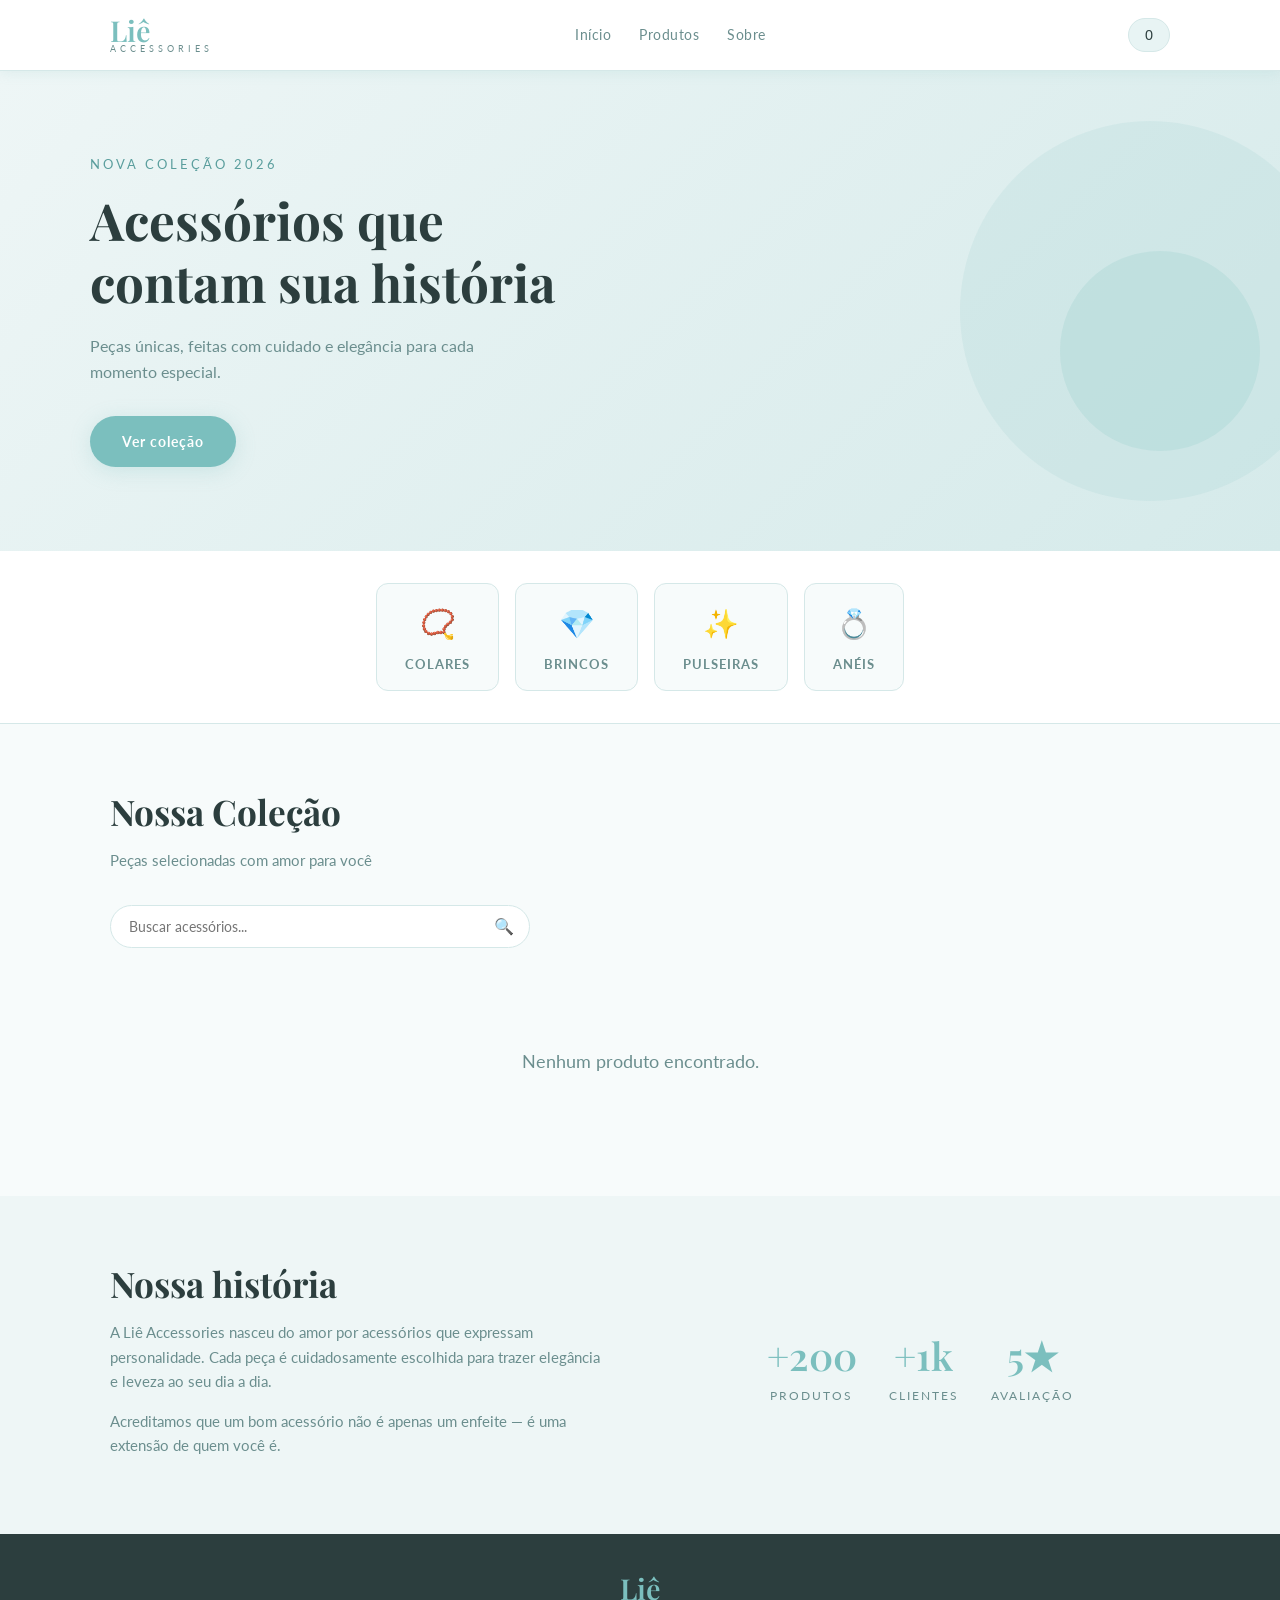
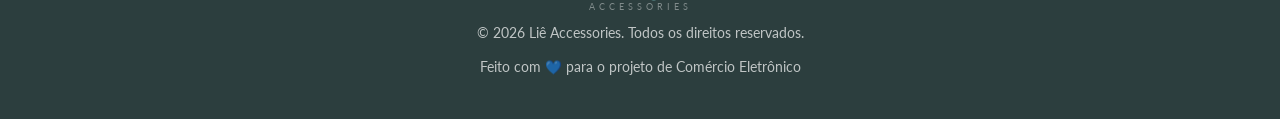
==== index.html @ 939741e9 "primeiro commit - estrutura do PWA Liê Accessories" ====
<!DOCTYPE html>
<html lang="pt-BR">
<head>
  <meta charset="UTF-8" />
  <meta name="viewport" content="width=device-width, initial-scale=1.0" />
  <meta name="theme-color" content="#7BBFBE" />
  <meta name="description" content="Liê Accessories - Acessórios elegantes e sustentáveis" />

  <!-- PWA -->
  <link rel="manifest" href="manifest.json" />
  <link rel="apple-touch-icon" href="icons/icon-192.png" />

  <!-- Fonte elegante -->
  <link href="https://fonts.googleapis.com/css2?family=Playfair+Display:wght@400;600&family=Lato:wght@300;400;700&display=swap" rel="stylesheet" />

  <link rel="stylesheet" href="css/style.css" />
  <title>Liê Accessories</title>
</head>
<body>

  <!-- CABEÇALHO -->
  <header class="cabecalho">
    <div class="cabecalho-conteudo">
      <div class="logo">
        <span class="logo-texto">Liê</span>
        <span class="logo-sub">ACCESSORIES</span>
      </div>
      <nav class="menu">
        <a href="#inicio" class="menu-link">Início</a>
        <a href="#produtos" class="menu-link">Produtos</a>
        <a href="#sobre" class="menu-link">Sobre</a>
      </nav>
      <div class="cabecalho-acoes">
        <button class="btn-carrinho" onclick="abrirCarrinho()">
           <span id="quantidade-carrinho">0</span>
        </button>
      </div>
    </div>
  </header>

  <!-- BANNER PRINCIPAL -->
  <section class="banner" id="inicio">
    <div class="banner-conteudo">
      <p class="banner-eyebrow">Nova coleção 2026</p>
      <h1 class="banner-titulo">Acessórios que<br/>contam sua história</h1>
      <p class="banner-descricao">Peças únicas, feitas com cuidado e elegância para cada momento especial.</p>
      <a href="#produtos" class="btn-principal">Ver coleção</a>
    </div>
    <div class="banner-decoracao">
      <div class="circulo-grande"></div>
      <div class="circulo-pequeno"></div>
    </div>
  </section>

  <!-- CATEGORIAS -->
  <section class="categorias">
    <div class="container">
      <div class="categoria-card" onclick="filtrarCategoria('colares')">
        <span class="categoria-icone">📿</span>
        <span class="categoria-nome">Colares</span>
      </div>
      <div class="categoria-card" onclick="filtrarCategoria('brincos')">
        <span class="categoria-icone">💎</span>
        <span class="categoria-nome">Brincos</span>
      </div>
      <div class="categoria-card" onclick="filtrarCategoria('pulseiras')">
        <span class="categoria-icone">✨</span>
        <span class="categoria-nome">Pulseiras</span>
      </div>
      <div class="categoria-card" onclick="filtrarCategoria('aneis')">
        <span class="categoria-icone">💍</span>
        <span class="categoria-nome">Anéis</span>
      </div>
    </div>
  </section>

  <!-- PRODUTOS -->
  <section class="secao-produtos" id="produtos">
    <div class="container">
      <h2 class="secao-titulo">Nossa Coleção</h2>
      <p class="secao-subtitulo">Peças selecionadas com amor para você</p>

      <!-- Barra de busca -->
      <div class="barra-busca">
        <input type="text" id="campo-busca" placeholder="Buscar acessórios..." oninput="buscarProdutos()" />
        <span class="icone-busca">🔍</span>
      </div>

      <!-- Status de carregamento -->
      <div id="status-carregamento" class="status-carregamento">
        <div class="spinner"></div>
        <p>Carregando produtos...</p>
      </div>

      <!-- Grade de produtos -->
      <div class="grade-produtos" id="grade-produtos"></div>

      <!-- Mensagem sem produtos -->
      <div id="sem-produtos" class="sem-produtos" style="display:none;">
        <p> Nenhum produto encontrado.</p>
      </div>
    </div>
  </section>

  <!-- SOBRE -->
  <section class="secao-sobre" id="sobre">
    <div class="container sobre-conteudo">
      <div class="sobre-texto">
        <h2 class="secao-titulo">Nossa história</h2>
        <p>A Liê Accessories nasceu do amor por acessórios que expressam personalidade. Cada peça é cuidadosamente escolhida para trazer elegância e leveza ao seu dia a dia.</p>
        <p>Acreditamos que um bom acessório não é apenas um enfeite — é uma extensão de quem você é.</p>
      </div>
      <div class="sobre-numeros">
        <div class="numero-item">
          <span class="numero">+200</span>
          <span class="numero-label">Produtos</span>
        </div>
        <div class="numero-item">
          <span class="numero">+1k</span>
          <span class="numero-label">Clientes</span>
        </div>
        <div class="numero-item">
          <span class="numero">5★</span>
          <span class="numero-label">Avaliação</span>
        </div>
      </div>
    </div>
  </section>

  <!-- CARRINHO (painel lateral) -->
  <div class="overlay-carrinho" id="overlay-carrinho" onclick="fecharCarrinho()"></div>
  <div class="painel-carrinho" id="painel-carrinho">
    <div class="carrinho-cabecalho">
      <h3>Meu carrinho </h3>
      <button class="btn-fechar" onclick="fecharCarrinho()">✕</button>
    </div>
    <div class="carrinho-itens" id="carrinho-itens">
      <p class="carrinho-vazio">Seu carrinho está vazio.</p>
    </div>
    <div class="carrinho-rodape">
      <div class="carrinho-total">
        <span>Total:</span>
        <span id="total-carrinho">R$ 0,00</span>
      </div>
      <button class="btn-finalizar" onclick="finalizarCompra()">Finalizar compra</button>
    </div>
  </div>

  <!-- MODAL DE PRODUTO -->
  <div class="overlay-modal" id="overlay-modal" onclick="fecharModal()"></div>
  <div class="modal-produto" id="modal-produto">
    <button class="btn-fechar" onclick="fecharModal()">✕</button>
    <div id="modal-conteudo"></div>
  </div>

  <!-- RODAPÉ -->
  <footer class="rodape">
    <div class="container">
      <div class="logo">
        <span class="logo-texto">Liê</span>
        <span class="logo-sub">ACCESSORIES</span>
      </div>
      <p class="rodape-texto">© 2026 Liê Accessories. Todos os direitos reservados.</p>
      <p class="rodape-texto">Feito com 💙 para o projeto de Comércio Eletrônico</p>
    </div>
  </footer>

  <!-- AVISO OFFLINE -->
  <div class="aviso-offline" id="aviso-offline">
     Você está sem internet. Alguns produtos podem não carregar.
  </div>

  <!-- BOTÃO INSTALAR APP -->
  <button class="btn-instalar" id="btn-instalar" style="display:none;" onclick="instalarApp()">
    Instalar App
  </button>

  <script src="js/app.js"></script>
</body>
</html>
---- css/style.css ----
/* =============================================
   LIÊACCESSORIES - PWA
   Projeto: Comércio Eletrônico
   Alunos: [Seus nomes aqui]
   ============================================= */

/* --- VARIÁVEIS DE COR E FONTE --- */
:root {
  --cor-principal: #7BBFBE;
  --cor-principal-escura: #5a9e9d;
  --cor-fundo: #f7fbfb;
  --cor-fundo-secao: #eef6f6;
  --cor-branco: #ffffff;
  --cor-texto: #2c3e3e;
  --cor-texto-claro: #6b8e8e;
  --cor-borda: #d5e8e8;
  --cor-destaque: #e8f4f4;
  --cor-erro: #e74c3c;
  --cor-sucesso: #27ae60;

  --fonte-titulo: 'Playfair Display', serif;
  --fonte-corpo: 'Lato', sans-serif;

  --sombra-suave: 0 2px 12px rgba(123, 191, 190, 0.15);
  --sombra-media: 0 4px 20px rgba(123, 191, 190, 0.25);
  --borda-raio: 12px;
  --borda-raio-pequeno: 8px;
  --transicao: 0.3s ease;
}

/* --- RESET BÁSICO --- */
* {
  margin: 0;
  padding: 0;
  box-sizing: border-box;
}

html {
  scroll-behavior: smooth;
}

body {
  font-family: var(--fonte-corpo);
  background-color: var(--cor-fundo);
  color: var(--cor-texto);
  line-height: 1.6;
}

a {
  text-decoration: none;
  color: inherit;
}

/* --- CONTAINER CENTRAL --- */
.container {
  max-width: 1100px;
  margin: 0 auto;
  padding: 0 20px;
}

/* =============================================
   CABEÇALHO
   ============================================= */
.cabecalho {
  position: sticky;
  top: 0;
  z-index: 100;
  background-color: var(--cor-branco);
  border-bottom: 1px solid var(--cor-borda);
  box-shadow: var(--sombra-suave);
}

.cabecalho-conteudo {
  max-width: 1100px;
  margin: 0 auto;
  padding: 16px 20px;
  display: flex;
  align-items: center;
  justify-content: space-between;
  gap: 20px;
}

/* Logo */
.logo {
  display: flex;
  flex-direction: column;
  line-height: 1;
}

.logo-texto {
  font-family: var(--fonte-titulo);
  font-size: 1.8rem;
  color: var(--cor-principal);
  font-weight: 600;
}

.logo-sub {
  font-size: 0.55rem;
  letter-spacing: 4px;
  color: var(--cor-texto-claro);
  text-transform: uppercase;
}

/* Menu de navegação */
.menu {
  display: flex;
  gap: 28px;
}

.menu-link {
  font-size: 0.9rem;
  color: var(--cor-texto-claro);
  font-weight: 400;
  transition: color var(--transicao);
  letter-spacing: 0.5px;
}

.menu-link:hover {
  color: var(--cor-principal);
}

/* Botão carrinho */
.btn-carrinho {
  background: var(--cor-destaque);
  border: 1px solid var(--cor-borda);
  border-radius: 20px;
  padding: 8px 16px;
  font-size: 0.9rem;
  cursor: pointer;
  transition: all var(--transicao);
  color: var(--cor-texto);
}

.btn-carrinho:hover {
  background: var(--cor-principal);
  color: var(--cor-branco);
  border-color: var(--cor-principal);
}

/* =============================================
   BANNER PRINCIPAL
   ============================================= */
.banner {
  min-height: 480px;
  background: linear-gradient(135deg, #eef6f6 0%, #d5eaea 100%);
  display: flex;
  align-items: center;
  padding: 60px 20px;
  position: relative;
  overflow: hidden;
}

.banner-conteudo {
  max-width: 1100px;
  margin: 0 auto;
  z-index: 1;
  flex: 1;
}

.banner-eyebrow {
  font-size: 0.8rem;
  letter-spacing: 3px;
  text-transform: uppercase;
  color: var(--cor-principal-escura);
  margin-bottom: 16px;
}

.banner-titulo {
  font-family: var(--fonte-titulo);
  font-size: clamp(2rem, 5vw, 3.2rem);
  color: var(--cor-texto);
  line-height: 1.2;
  margin-bottom: 20px;
}

.banner-descricao {
  font-size: 1rem;
  color: var(--cor-texto-claro);
  max-width: 420px;
  margin-bottom: 32px;
}

/* Botão principal */
.btn-principal {
  display: inline-block;
  background-color: var(--cor-principal);
  color: var(--cor-branco);
  padding: 14px 32px;
  border-radius: 30px;
  font-size: 0.9rem;
  font-weight: 700;
  letter-spacing: 1px;
  transition: all var(--transicao);
  box-shadow: var(--sombra-media);
}

.btn-principal:hover {
  background-color: var(--cor-principal-escura);
  transform: translateY(-2px);
  box-shadow: 0 6px 24px rgba(123, 191, 190, 0.4);
}

/* Decoração do banner */
.banner-decoracao {
  position: absolute;
  right: -60px;
  top: 50%;
  transform: translateY(-50%);
}

.circulo-grande {
  width: 380px;
  height: 380px;
  border-radius: 50%;
  background: rgba(123, 191, 190, 0.12);
  position: absolute;
  right: 0;
  top: -190px;
}

.circulo-pequeno {
  width: 200px;
  height: 200px;
  border-radius: 50%;
  background: rgba(123, 191, 190, 0.18);
  position: absolute;
  right: 80px;
  top: -60px;
}

/* =============================================
   CATEGORIAS
   ============================================= */
.categorias {
  padding: 32px 0;
  background-color: var(--cor-branco);
  border-bottom: 1px solid var(--cor-borda);
}

.categorias .container {
  display: flex;
  gap: 16px;
  justify-content: center;
  flex-wrap: wrap;
}

.categoria-card {
  display: flex;
  flex-direction: column;
  align-items: center;
  gap: 8px;
  padding: 16px 28px;
  border-radius: var(--borda-raio);
  border: 1px solid var(--cor-borda);
  background: var(--cor-fundo);
  cursor: pointer;
  transition: all var(--transicao);
  min-width: 100px;
}

.categoria-card:hover {
  border-color: var(--cor-principal);
  background: var(--cor-destaque);
  transform: translateY(-3px);
  box-shadow: var(--sombra-suave);
}

.categoria-icone {
  font-size: 1.8rem;
}

.categoria-nome {
  font-size: 0.8rem;
  font-weight: 700;
  letter-spacing: 1px;
  color: var(--cor-texto-claro);
  text-transform: uppercase;
}

/* =============================================
   SEÇÃO DE PRODUTOS
   ============================================= */
.secao-produtos {
  padding: 60px 0;
}

.secao-titulo {
  font-family: var(--fonte-titulo);
  font-size: clamp(1.6rem, 3vw, 2.2rem);
  color: var(--cor-texto);
  margin-bottom: 8px;
}

.secao-subtitulo {
  color: var(--cor-texto-claro);
  margin-bottom: 32px;
  font-size: 0.95rem;
}

/* Barra de busca */
.barra-busca {
  position: relative;
  max-width: 420px;
  margin-bottom: 40px;
}

.barra-busca input {
  width: 100%;
  padding: 12px 44px 12px 18px;
  border: 1px solid var(--cor-borda);
  border-radius: 30px;
  font-size: 0.9rem;
  font-family: var(--fonte-corpo);
  background: var(--cor-branco);
  color: var(--cor-texto);
  outline: none;
  transition: border-color var(--transicao);
}

.barra-busca input:focus {
  border-color: var(--cor-principal);
  box-shadow: 0 0 0 3px rgba(123, 191, 190, 0.15);
}

.icone-busca {
  position: absolute;
  right: 16px;
  top: 50%;
  transform: translateY(-50%);
  font-size: 1rem;
}

/* Grade de produtos */
.grade-produtos {
  display: grid;
  grid-template-columns: repeat(auto-fill, minmax(240px, 1fr));
  gap: 24px;
}

/* Card de produto */
.card-produto {
  background: var(--cor-branco);
  border-radius: var(--borda-raio);
  border: 1px solid var(--cor-borda);
  overflow: hidden;
  transition: all var(--transicao);
  cursor: pointer;
}

.card-produto:hover {
  transform: translateY(-4px);
  box-shadow: var(--sombra-media);
  border-color: var(--cor-principal);
}

.card-produto-imagem {
  width: 100%;
  height: 200px;
  object-fit: cover;
  background: var(--cor-fundo-secao);
  display: block;
}

.card-produto-imagem-placeholder {
  width: 100%;
  height: 200px;
  background: linear-gradient(135deg, var(--cor-fundo-secao), var(--cor-destaque));
  display: flex;
  align-items: center;
  justify-content: center;
  font-size: 3rem;
}

.card-produto-info {
  padding: 16px;
}

.card-produto-categoria {
  font-size: 0.7rem;
  letter-spacing: 2px;
  text-transform: uppercase;
  color: var(--cor-principal);
  font-weight: 700;
  margin-bottom: 6px;
}

.card-produto-nome {
  font-family: var(--fonte-titulo);
  font-size: 1rem;
  color: var(--cor-texto);
  margin-bottom: 8px;
  line-height: 1.3;
}

.card-produto-preco {
  font-size: 1.1rem;
  font-weight: 700;
  color: var(--cor-principal-escura);
  margin-bottom: 14px;
}

.btn-adicionar {
  width: 100%;
  padding: 10px;
  background: var(--cor-principal);
  color: var(--cor-branco);
  border: none;
  border-radius: var(--borda-raio-pequeno);
  font-size: 0.85rem;
  font-weight: 700;
  cursor: pointer;
  transition: background var(--transicao);
  font-family: var(--fonte-corpo);
}

.btn-adicionar:hover {
  background: var(--cor-principal-escura);
}

/* Status de carregamento */
.status-carregamento {
  text-align: center;
  padding: 60px 0;
  color: var(--cor-texto-claro);
}

.spinner {
  width: 40px;
  height: 40px;
  border: 3px solid var(--cor-borda);
  border-top-color: var(--cor-principal);
  border-radius: 50%;
  animation: girar 0.8s linear infinite;
  margin: 0 auto 16px;
}

@keyframes girar {
  to { transform: rotate(360deg); }
}

.sem-produtos {
  text-align: center;
  padding: 60px 0;
  color: var(--cor-texto-claro);
  font-size: 1.1rem;
}

/* =============================================
   SEÇÃO SOBRE
   ============================================= */
.secao-sobre {
  background-color: var(--cor-fundo-secao);
  padding: 60px 0;
}

.sobre-conteudo {
  display: grid;
  grid-template-columns: 1fr 1fr;
  gap: 60px;
  align-items: center;
}

.sobre-texto p {
  color: var(--cor-texto-claro);
  margin-bottom: 16px;
  font-size: 0.95rem;
}

.sobre-numeros {
  display: flex;
  gap: 32px;
  justify-content: center;
}

.numero-item {
  display: flex;
  flex-direction: column;
  align-items: center;
  text-align: center;
}

.numero {
  font-family: var(--fonte-titulo);
  font-size: 2.4rem;
  color: var(--cor-principal);
  font-weight: 600;
}

.numero-label {
  font-size: 0.75rem;
  letter-spacing: 2px;
  text-transform: uppercase;
  color: var(--cor-texto-claro);
}

/* =============================================
   CARRINHO LATERAL
   ============================================= */
.overlay-carrinho {
  display: none;
  position: fixed;
  inset: 0;
  background: rgba(0,0,0,0.4);
  z-index: 200;
}

.overlay-carrinho.ativo {
  display: block;
}

.painel-carrinho {
  position: fixed;
  top: 0;
  right: -420px;
  width: 380px;
  max-width: 95vw;
  height: 100vh;
  background: var(--cor-branco);
  z-index: 201;
  display: flex;
  flex-direction: column;
  transition: right var(--transicao);
  box-shadow: -4px 0 20px rgba(0,0,0,0.1);
}

.painel-carrinho.ativo {
  right: 0;
}

.carrinho-cabecalho {
  padding: 20px;
  border-bottom: 1px solid var(--cor-borda);
  display: flex;
  justify-content: space-between;
  align-items: center;
}

.carrinho-cabecalho h3 {
  font-family: var(--fonte-titulo);
  font-size: 1.2rem;
}

.btn-fechar {
  background: none;
  border: none;
  font-size: 1.2rem;
  cursor: pointer;
  color: var(--cor-texto-claro);
  padding: 4px 8px;
  border-radius: 4px;
  transition: color var(--transicao);
}

.btn-fechar:hover {
  color: var(--cor-erro);
}

.carrinho-itens {
  flex: 1;
  overflow-y: auto;
  padding: 16px;
}

.carrinho-vazio {
  text-align: center;
  color: var(--cor-texto-claro);
  padding: 40px 0;
}

/* Item no carrinho */
.item-carrinho {
  display: flex;
  gap: 12px;
  align-items: center;
  padding: 12px 0;
  border-bottom: 1px solid var(--cor-borda);
}

.item-carrinho-nome {
  flex: 1;
  font-size: 0.9rem;
  font-weight: 600;
}

.item-carrinho-preco {
  font-size: 0.85rem;
  color: var(--cor-principal-escura);
  font-weight: 700;
}

.item-carrinho-remover {
  background: none;
  border: none;
  cursor: pointer;
  color: var(--cor-texto-claro);
  font-size: 0.85rem;
  transition: color var(--transicao);
}

.item-carrinho-remover:hover {
  color: var(--cor-erro);
}

.carrinho-rodape {
  padding: 20px;
  border-top: 1px solid var(--cor-borda);
}

.carrinho-total {
  display: flex;
  justify-content: space-between;
  font-weight: 700;
  font-size: 1.1rem;
  margin-bottom: 16px;
}

.btn-finalizar {
  width: 100%;
  padding: 14px;
  background: var(--cor-principal);
  color: var(--cor-branco);
  border: none;
  border-radius: var(--borda-raio-pequeno);
  font-size: 1rem;
  font-weight: 700;
  cursor: pointer;
  font-family: var(--fonte-corpo);
  transition: background var(--transicao);
}

.btn-finalizar:hover {
  background: var(--cor-principal-escura);
}

/* =============================================
   MODAL DE PRODUTO
   ============================================= */
.overlay-modal {
  display: none;
  position: fixed;
  inset: 0;
  background: rgba(0,0,0,0.5);
  z-index: 300;
}

.overlay-modal.ativo {
  display: block;
}

.modal-produto {
  position: fixed;
  top: 50%;
  left: 50%;
  transform: translate(-50%, -50%) scale(0.9);
  background: var(--cor-branco);
  border-radius: var(--borda-raio);
  padding: 32px;
  max-width: 500px;
  width: 90%;
  z-index: 301;
  opacity: 0;
  transition: all var(--transicao);
  pointer-events: none;
}

.modal-produto.ativo {
  opacity: 1;
  transform: translate(-50%, -50%) scale(1);
  pointer-events: all;
}

.modal-produto .btn-fechar {
  position: absolute;
  top: 12px;
  right: 12px;
}

.modal-nome {
  font-family: var(--fonte-titulo);
  font-size: 1.5rem;
  margin-bottom: 8px;
}

.modal-preco {
  font-size: 1.4rem;
  font-weight: 700;
  color: var(--cor-principal-escura);
  margin-bottom: 16px;
}

.modal-descricao {
  color: var(--cor-texto-claro);
  margin-bottom: 24px;
  font-size: 0.95rem;
  line-height: 1.7;
}

/* =============================================
   RODAPÉ
   ============================================= */
.rodape {
  background: var(--cor-texto);
  color: rgba(255,255,255,0.7);
  padding: 40px 0;
  text-align: center;
}

.rodape .logo-texto {
  color: var(--cor-principal);
}

.rodape .logo-sub {
  color: rgba(255,255,255,0.4);
}

.rodape-texto {
  font-size: 0.85rem;
  margin-top: 12px;
}

/* =============================================
   AVISO OFFLINE
   ============================================= */
.aviso-offline {
  display: none;
  position: fixed;
  bottom: 20px;
  left: 50%;
  transform: translateX(-50%);
  background: #333;
  color: white;
  padding: 12px 24px;
  border-radius: 30px;
  font-size: 0.85rem;
  z-index: 999;
  box-shadow: var(--sombra-media);
}

.aviso-offline.visivel {
  display: block;
}

/* =============================================
   BOTÃO INSTALAR APP
   ============================================= */
.btn-instalar {
  position: fixed;
  bottom: 20px;
  right: 20px;
  background: var(--cor-principal);
  color: var(--cor-branco);
  border: none;
  border-radius: 30px;
  padding: 12px 20px;
  font-size: 0.85rem;
  font-weight: 700;
  cursor: pointer;
  box-shadow: var(--sombra-media);
  z-index: 150;
  font-family: var(--fonte-corpo);
  transition: all var(--transicao);
}

.btn-instalar:hover {
  background: var(--cor-principal-escura);
  transform: translateY(-2px);
}

/* =============================================
   RESPONSIVIDADE - MOBILE
   ============================================= */
@media (max-width: 768px) {
  .menu {
    display: none;
  }

  .banner {
    padding: 40px 20px;
    min-height: 360px;
  }

  .circulo-grande,
  .circulo-pequeno {
    display: none;
  }

  .sobre-conteudo {
    grid-template-columns: 1fr;
    gap: 32px;
  }

  .grade-produtos {
    grid-template-columns: repeat(auto-fill, minmax(160px, 1fr));
    gap: 16px;
  }

  .card-produto-imagem,
  .card-produto-imagem-placeholder {
    height: 160px;
  }

  .sobre-numeros {
    gap: 20px;
  }
}

@media (max-width: 480px) {
  .cabecalho-conteudo {
    padding: 12px 16px;
  }

  .logo-texto {
    font-size: 1.4rem;
  }

  .categorias .container {
    gap: 10px;
  }

  .categoria-card {
    padding: 12px 16px;
    min-width: 80px;
  }
}
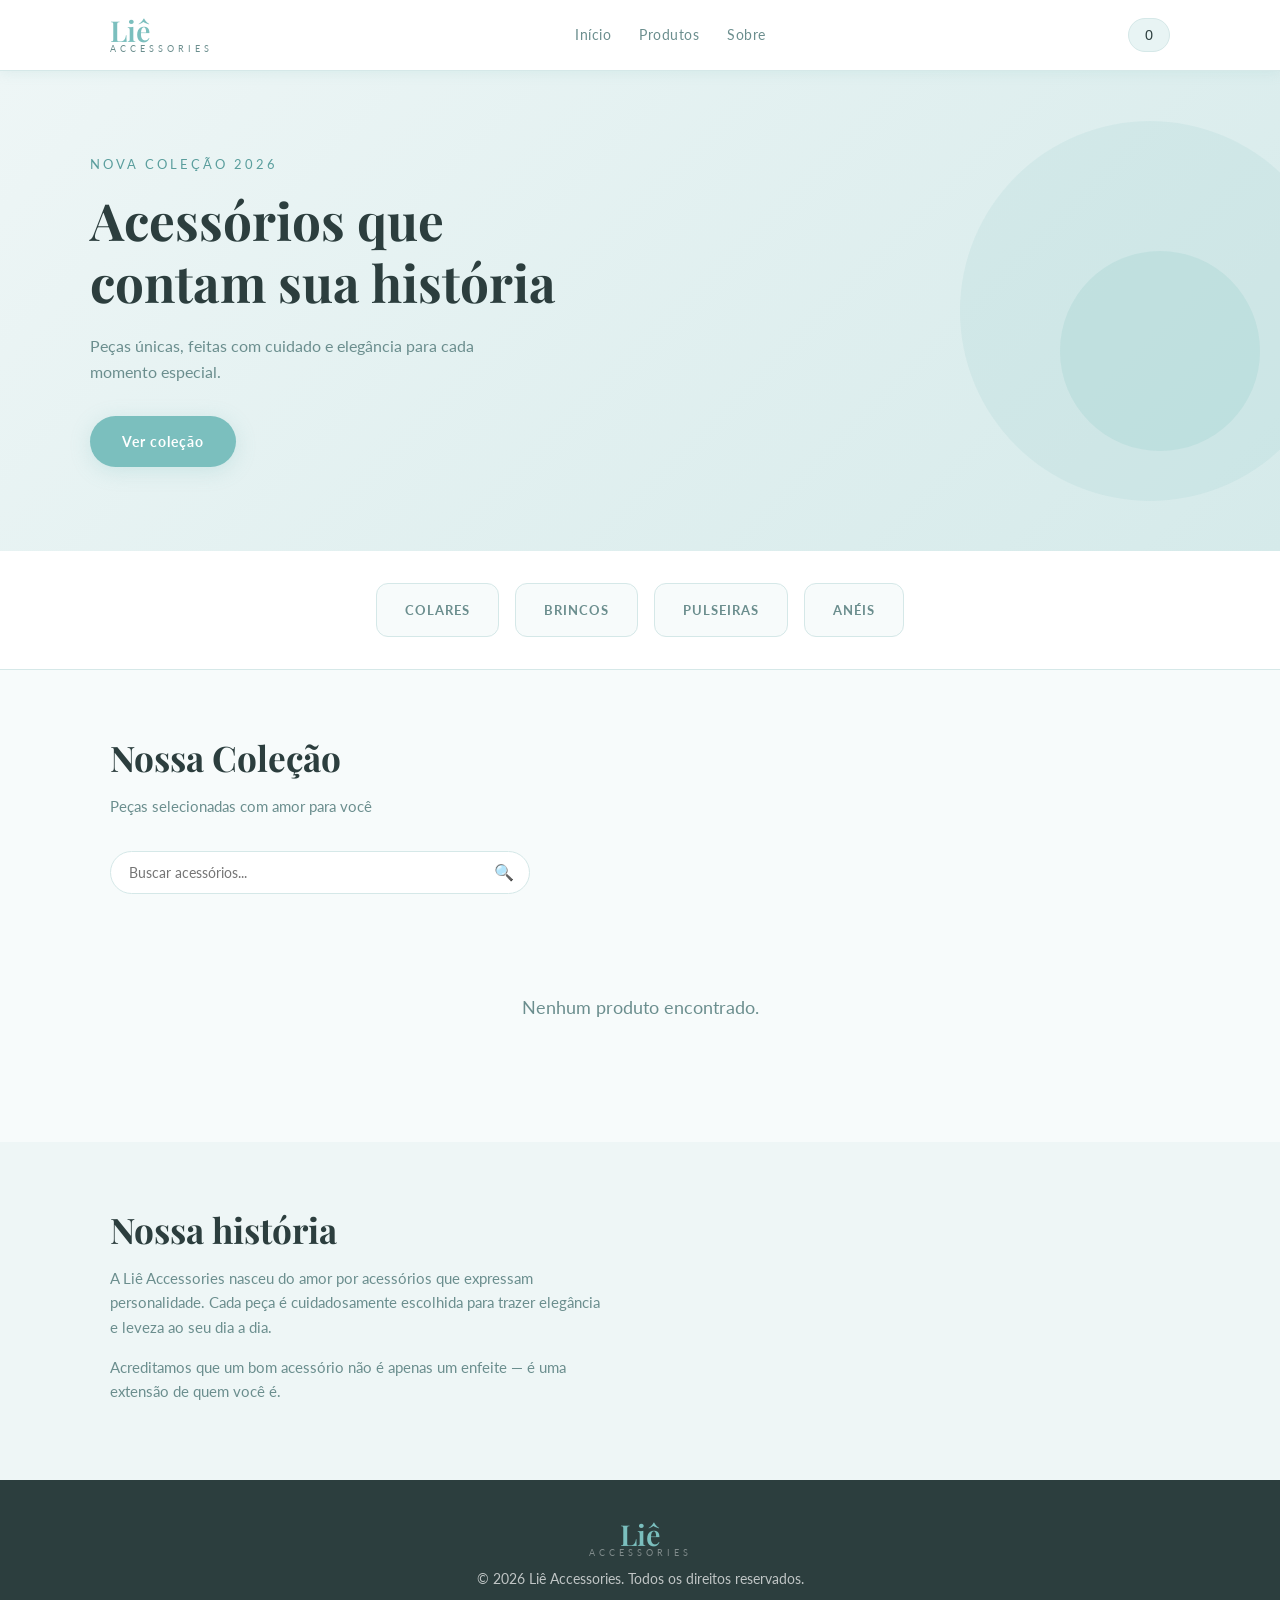
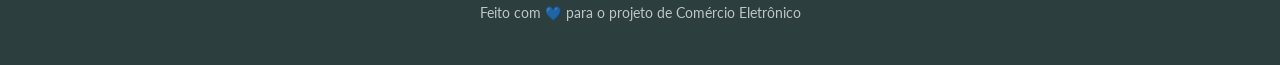
==== commit 38ce0d43: "alteracao html" ====
--- a/index.html
+++ b/index.html
@@ -56,19 +56,15 @@
   <section class="categorias">
     <div class="container">
       <div class="categoria-card" onclick="filtrarCategoria('colares')">
-        <span class="categoria-icone">📿</span>
         <span class="categoria-nome">Colares</span>
       </div>
       <div class="categoria-card" onclick="filtrarCategoria('brincos')">
-        <span class="categoria-icone">💎</span>
         <span class="categoria-nome">Brincos</span>
       </div>
       <div class="categoria-card" onclick="filtrarCategoria('pulseiras')">
-        <span class="categoria-icone">✨</span>
         <span class="categoria-nome">Pulseiras</span>
       </div>
       <div class="categoria-card" onclick="filtrarCategoria('aneis')">
-        <span class="categoria-icone">💍</span>
         <span class="categoria-nome">Anéis</span>
       </div>
     </div>
@@ -109,21 +105,6 @@
         <h2 class="secao-titulo">Nossa história</h2>
         <p>A Liê Accessories nasceu do amor por acessórios que expressam personalidade. Cada peça é cuidadosamente escolhida para trazer elegância e leveza ao seu dia a dia.</p>
         <p>Acreditamos que um bom acessório não é apenas um enfeite — é uma extensão de quem você é.</p>
-      </div>
-      <div class="sobre-numeros">
-        <div class="numero-item">
-          <span class="numero">+200</span>
-          <span class="numero-label">Produtos</span>
-        </div>
-        <div class="numero-item">
-          <span class="numero">+1k</span>
-          <span class="numero-label">Clientes</span>
-        </div>
-        <div class="numero-item">
-          <span class="numero">5★</span>
-          <span class="numero-label">Avaliação</span>
-        </div>
-      </div>
     </div>
   </section>
 
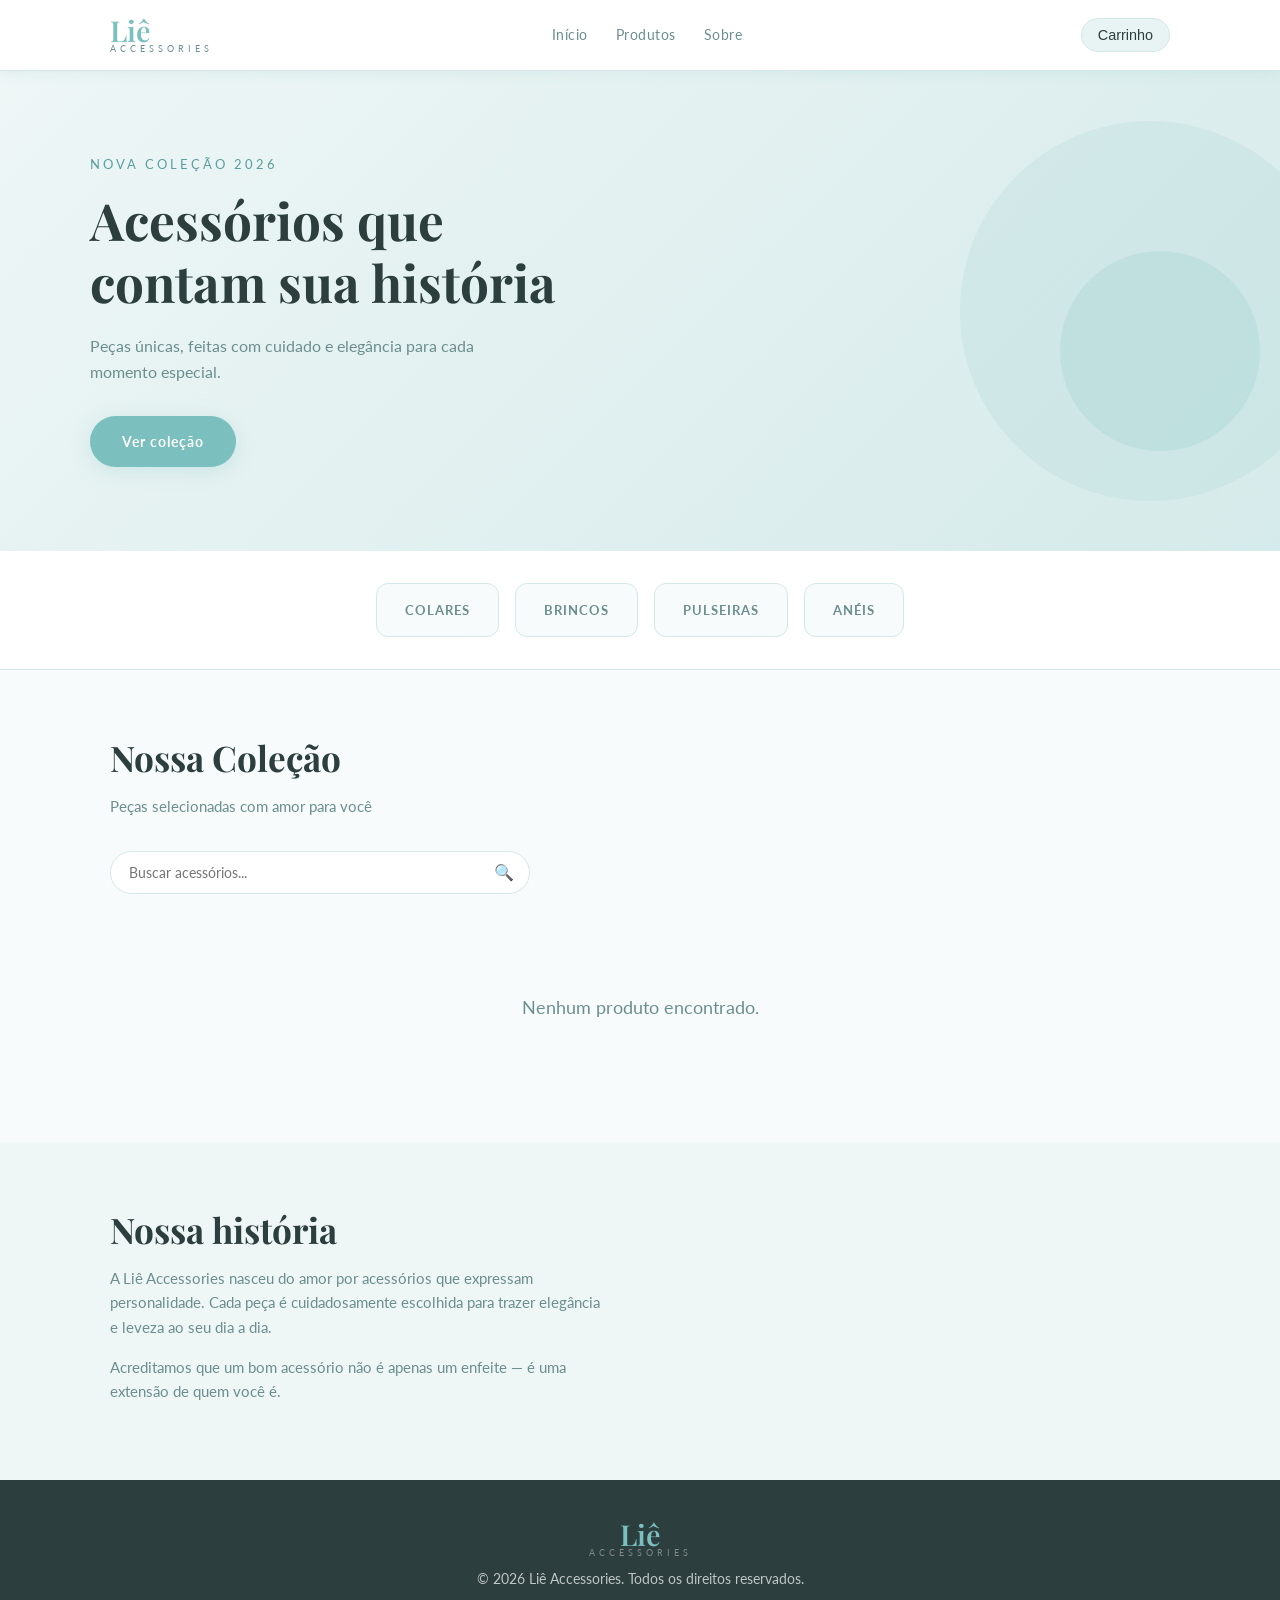
==== commit 228cc353: "alteracoes no html" ====
--- a/index.html
+++ b/index.html
@@ -6,11 +6,9 @@
   <meta name="theme-color" content="#7BBFBE" />
   <meta name="description" content="Liê Accessories - Acessórios elegantes e sustentáveis" />
 
-  <!-- PWA -->
   <link rel="manifest" href="manifest.json" />
   <link rel="apple-touch-icon" href="icons/icon-192.png" />
 
-  <!-- Fonte elegante -->
   <link href="https://fonts.googleapis.com/css2?family=Playfair+Display:wght@400;600&family=Lato:wght@300;400;700&display=swap" rel="stylesheet" />
 
   <link rel="stylesheet" href="css/style.css" />
@@ -18,7 +16,6 @@
 </head>
 <body>
 
-  <!-- CABEÇALHO -->
   <header class="cabecalho">
     <div class="cabecalho-conteudo">
       <div class="logo">
@@ -32,13 +29,12 @@
       </nav>
       <div class="cabecalho-acoes">
         <button class="btn-carrinho" onclick="abrirCarrinho()">
-           <span id="quantidade-carrinho">0</span>
+           <span id="quantidade-carrinho">Carrinho</span>
         </button>
       </div>
     </div>
   </header>
 
-  <!-- BANNER PRINCIPAL -->
   <section class="banner" id="inicio">
     <div class="banner-conteudo">
       <p class="banner-eyebrow">Nova coleção 2026</p>
@@ -52,7 +48,6 @@
     </div>
   </section>
 
-  <!-- CATEGORIAS -->
   <section class="categorias">
     <div class="container">
       <div class="categoria-card" onclick="filtrarCategoria('colares')">
@@ -70,35 +65,29 @@
     </div>
   </section>
 
-  <!-- PRODUTOS -->
   <section class="secao-produtos" id="produtos">
     <div class="container">
       <h2 class="secao-titulo">Nossa Coleção</h2>
       <p class="secao-subtitulo">Peças selecionadas com amor para você</p>
 
-      <!-- Barra de busca -->
       <div class="barra-busca">
         <input type="text" id="campo-busca" placeholder="Buscar acessórios..." oninput="buscarProdutos()" />
         <span class="icone-busca">🔍</span>
       </div>
 
-      <!-- Status de carregamento -->
       <div id="status-carregamento" class="status-carregamento">
         <div class="spinner"></div>
         <p>Carregando produtos...</p>
       </div>
 
-      <!-- Grade de produtos -->
       <div class="grade-produtos" id="grade-produtos"></div>
 
-      <!-- Mensagem sem produtos -->
       <div id="sem-produtos" class="sem-produtos" style="display:none;">
         <p> Nenhum produto encontrado.</p>
       </div>
     </div>
   </section>
 
-  <!-- SOBRE -->
   <section class="secao-sobre" id="sobre">
     <div class="container sobre-conteudo">
       <div class="sobre-texto">
@@ -108,7 +97,6 @@
     </div>
   </section>
 
-  <!-- CARRINHO (painel lateral) -->
   <div class="overlay-carrinho" id="overlay-carrinho" onclick="fecharCarrinho()"></div>
   <div class="painel-carrinho" id="painel-carrinho">
     <div class="carrinho-cabecalho">
@@ -127,14 +115,12 @@
     </div>
   </div>
 
-  <!-- MODAL DE PRODUTO -->
   <div class="overlay-modal" id="overlay-modal" onclick="fecharModal()"></div>
   <div class="modal-produto" id="modal-produto">
     <button class="btn-fechar" onclick="fecharModal()">✕</button>
     <div id="modal-conteudo"></div>
   </div>
 
-  <!-- RODAPÉ -->
   <footer class="rodape">
     <div class="container">
       <div class="logo">
@@ -142,16 +128,13 @@
         <span class="logo-sub">ACCESSORIES</span>
       </div>
       <p class="rodape-texto">© 2026 Liê Accessories. Todos os direitos reservados.</p>
-      <p class="rodape-texto">Feito com 💙 para o projeto de Comércio Eletrônico</p>
     </div>
   </footer>
 
-  <!-- AVISO OFFLINE -->
   <div class="aviso-offline" id="aviso-offline">
      Você está sem internet. Alguns produtos podem não carregar.
   </div>
 
-  <!-- BOTÃO INSTALAR APP -->
   <button class="btn-instalar" id="btn-instalar" style="display:none;" onclick="instalarApp()">
     Instalar App
   </button>
--- a/css/style.css
+++ b/css/style.css
@@ -1,10 +1,4 @@
-/* =============================================
-   LIÊACCESSORIES - PWA
-   Projeto: Comércio Eletrônico
-   Alunos: [Seus nomes aqui]
-   ============================================= */
-
-/* --- VARIÁVEIS DE COR E FONTE --- */
+
 :root {
   --cor-principal: #7BBFBE;
   --cor-principal-escura: #5a9e9d;
@@ -51,16 +45,13 @@
   color: inherit;
 }
 
-/* --- CONTAINER CENTRAL --- */
 .container {
   max-width: 1100px;
   margin: 0 auto;
   padding: 0 20px;
 }
 
-/* =============================================
-   CABEÇALHO
-   ============================================= */
+
 .cabecalho {
   position: sticky;
   top: 0;
@@ -80,7 +71,6 @@
   gap: 20px;
 }
 
-/* Logo */
 .logo {
   display: flex;
   flex-direction: column;
@@ -101,7 +91,6 @@
   text-transform: uppercase;
 }
 
-/* Menu de navegação */
 .menu {
   display: flex;
   gap: 28px;
@@ -119,7 +108,6 @@
   color: var(--cor-principal);
 }
 
-/* Botão carrinho */
 .btn-carrinho {
   background: var(--cor-destaque);
   border: 1px solid var(--cor-borda);
@@ -137,9 +125,7 @@
   border-color: var(--cor-principal);
 }
 
-/* =============================================
-   BANNER PRINCIPAL
-   ============================================= */
+
 .banner {
   min-height: 480px;
   background: linear-gradient(135deg, #eef6f6 0%, #d5eaea 100%);
@@ -180,7 +166,6 @@
   margin-bottom: 32px;
 }
 
-/* Botão principal */
 .btn-principal {
   display: inline-block;
   background-color: var(--cor-principal);
@@ -228,9 +213,7 @@
   top: -60px;
 }
 
-/* =============================================
-   CATEGORIAS
-   ============================================= */
+
 .categorias {
   padding: 32px 0;
   background-color: var(--cor-branco);
@@ -277,9 +260,6 @@
   text-transform: uppercase;
 }
 
-/* =============================================
-   SEÇÃO DE PRODUTOS
-   ============================================= */
 .secao-produtos {
   padding: 60px 0;
 }
@@ -297,7 +277,6 @@
   font-size: 0.95rem;
 }
 
-/* Barra de busca */
 .barra-busca {
   position: relative;
   max-width: 420px;
@@ -330,14 +309,12 @@
   font-size: 1rem;
 }
 
-/* Grade de produtos */
 .grade-produtos {
   display: grid;
   grid-template-columns: repeat(auto-fill, minmax(240px, 1fr));
   gap: 24px;
 }
 
-/* Card de produto */
 .card-produto {
   background: var(--cor-branco);
   border-radius: var(--borda-raio);
@@ -417,7 +394,6 @@
   background: var(--cor-principal-escura);
 }
 
-/* Status de carregamento */
 .status-carregamento {
   text-align: center;
   padding: 60px 0;
@@ -445,9 +421,7 @@
   font-size: 1.1rem;
 }
 
-/* =============================================
-   SEÇÃO SOBRE
-   ============================================= */
+
 .secao-sobre {
   background-color: var(--cor-fundo-secao);
   padding: 60px 0;
@@ -493,9 +467,7 @@
   color: var(--cor-texto-claro);
 }
 
-/* =============================================
-   CARRINHO LATERAL
-   ============================================= */
+
 .overlay-carrinho {
   display: none;
   position: fixed;
@@ -567,7 +539,6 @@
   padding: 40px 0;
 }
 
-/* Item no carrinho */
 .item-carrinho {
   display: flex;
   gap: 12px;
@@ -632,9 +603,7 @@
   background: var(--cor-principal-escura);
 }
 
-/* =============================================
-   MODAL DE PRODUTO
-   ============================================= */
+
 .overlay-modal {
   display: none;
   position: fixed;
@@ -695,9 +664,6 @@
   line-height: 1.7;
 }
 
-/* =============================================
-   RODAPÉ
-   ============================================= */
 .rodape {
   background: var(--cor-texto);
   color: rgba(255,255,255,0.7);
@@ -718,9 +684,7 @@
   margin-top: 12px;
 }
 
-/* =============================================
-   AVISO OFFLINE
-   ============================================= */
+
 .aviso-offline {
   display: none;
   position: fixed;
@@ -740,9 +704,7 @@
   display: block;
 }
 
-/* =============================================
-   BOTÃO INSTALAR APP
-   ============================================= */
+
 .btn-instalar {
   position: fixed;
   bottom: 20px;
@@ -766,9 +728,7 @@
   transform: translateY(-2px);
 }
 
-/* =============================================
-   RESPONSIVIDADE - MOBILE
-   ============================================= */
+
 @media (max-width: 768px) {
   .menu {
     display: none;
